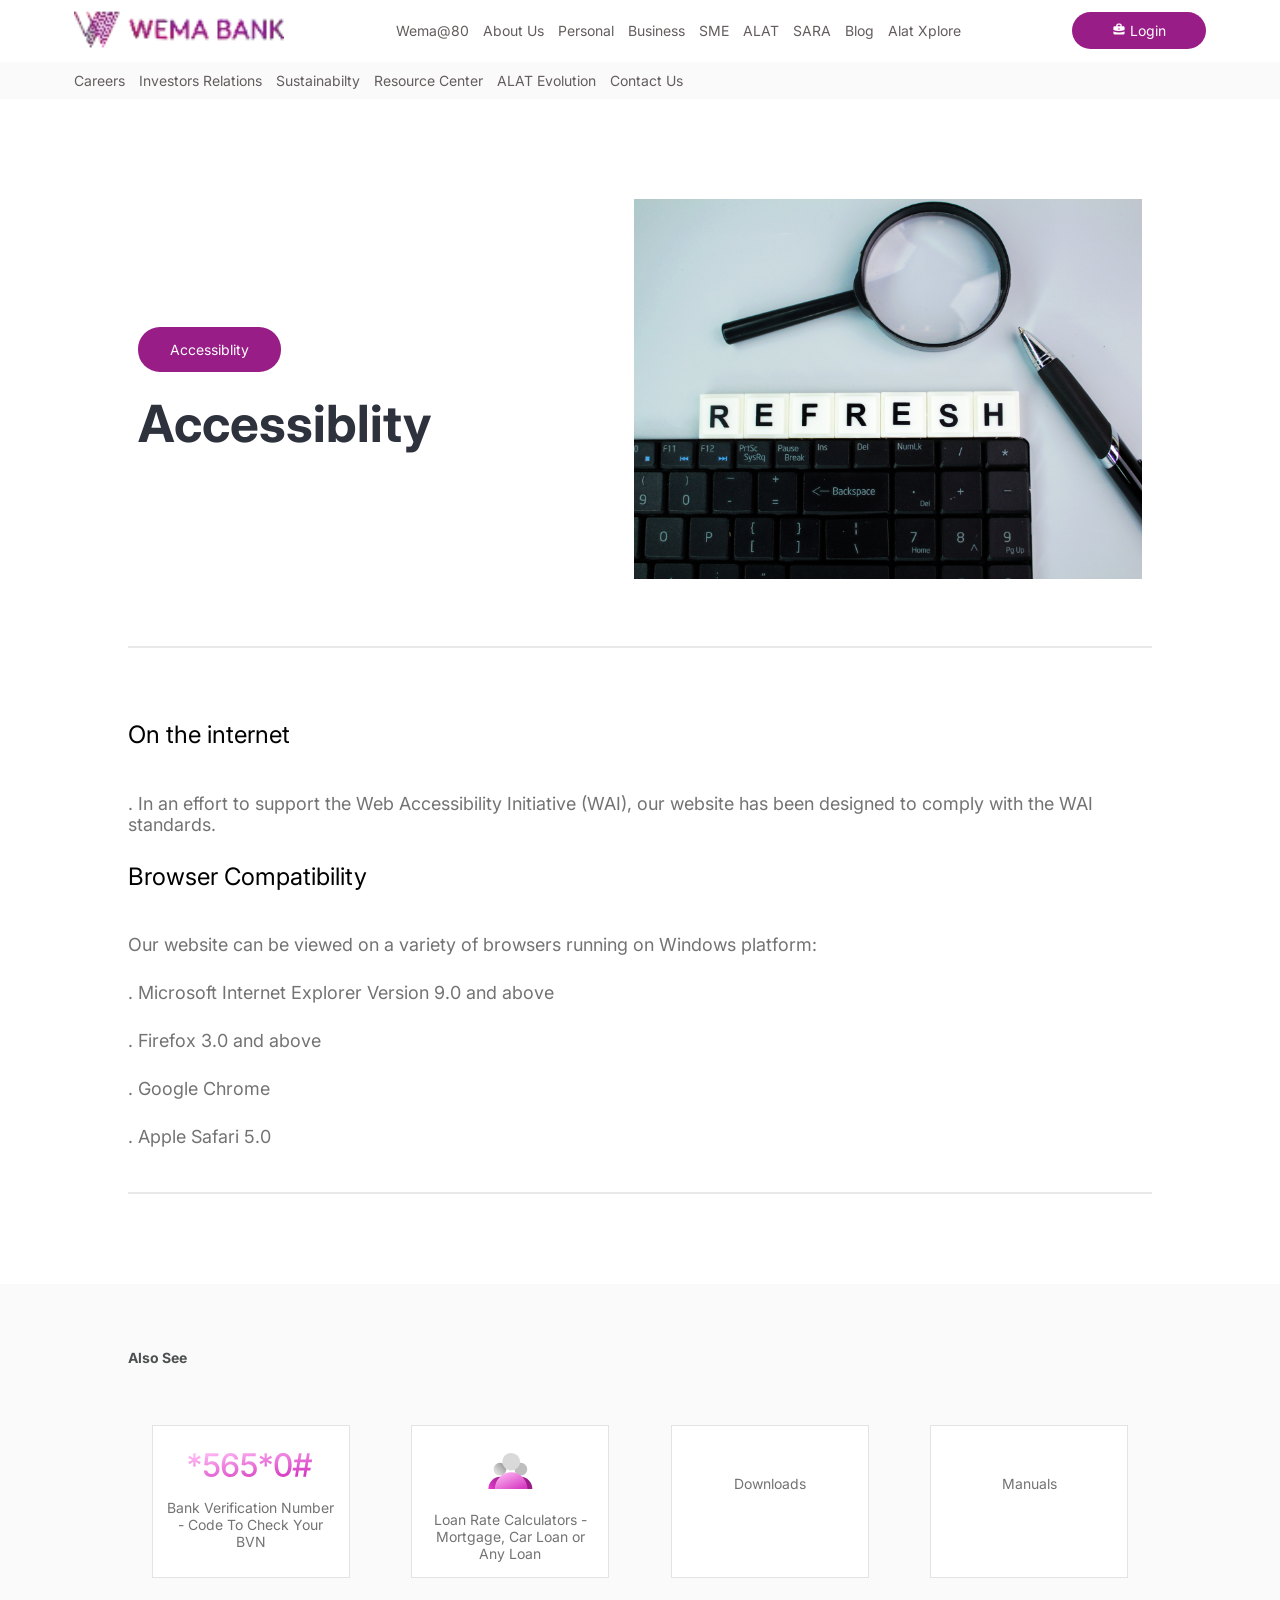
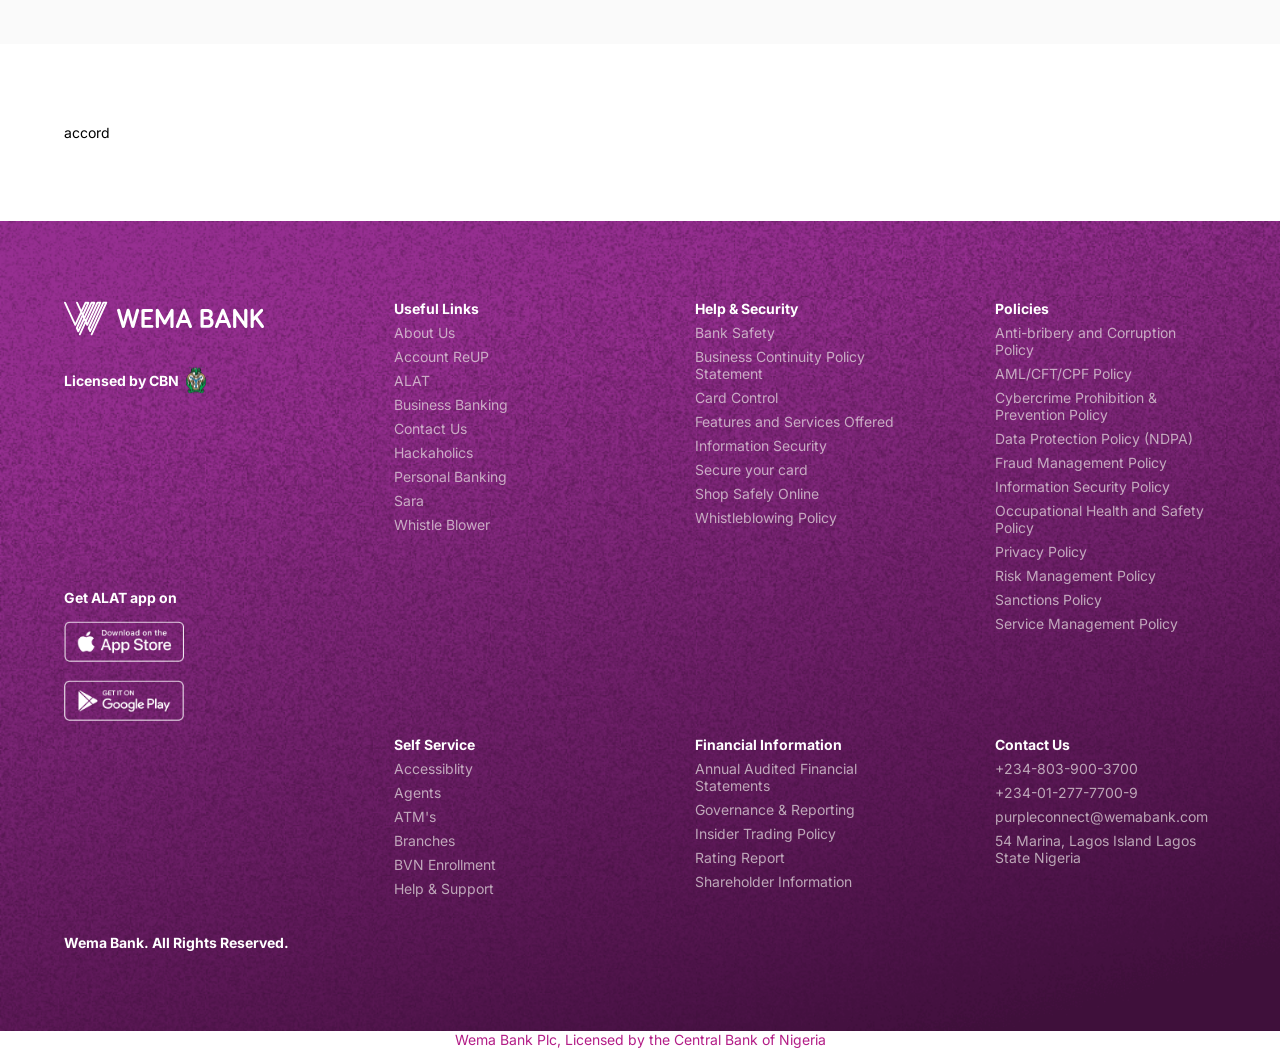
==== otherhtml/access.html @ 718ab144 "still working" ====
<!DOCTYPE html>
<html lang="en">

<head>
  <meta charset="UTF-8">
  <meta name="viewport" content="width=device-width, initial-scale=1.0">
  <title>Wema @80</title>
  <link rel="preconnect" href="https://fonts.googleapis.com">
  <link rel="preconnect" href="https://fonts.gstatic.com" crossorigin>
  <link
    href="https://fonts.googleapis.com/css2?family=Inter:ital,opsz,wght@0,14..32,100..900;1,14..32,100..900&display=swap"
    rel="stylesheet">
  <link rel="stylesheet" href="https://cdnjs.cloudflare.com/ajax/libs/font-awesome/7.0.1/css/all.min.css"
    integrity="sha512-2SwdPD6INVrV/lHTZbO2nodKhrnDdJK9/kg2XD1r9uGqPo1cUbujc+IYdlYdEErWNu69gVcYgdxlmVmzTWnetw=="
    crossorigin="anonymous" referrerpolicy="no-referrer" />
  <link rel="stylesheet" href="../othercss/access.css">
</head>

<body>
  <header class="contain">
    <nav>
      <a href="../index.html">
        <img src="../images/wemalogo-removebg-preview.png" alt="" class="logo">
      </a>
      <ul class="menu-list">
        <li><a href="./wema80.html" class="nav-link">Wema@80</a></li>
        <li><a href="./about.html" class="nav-link">About Us</a></li>
        <li><a href="./personal.html" class="nav-link">Personal</a></li>
        <li><a href="./business.html" class="nav-link">Business</a></li>
        <li><a href="" class="nav-link">SME</a></li>
        <li><a href="" class="nav-link">ALAT</a></li>
        <li><a href="" class="nav-link">SARA</a></li>
        <li><a href="" class="nav-link">Blog</a></li>
        <li><a href="" class="nav-link">Alat Xplore</a></li>
      </ul>
      <div class="nav-button">
        <button class="signup-button">
          <svg stroke="currentColor" fill="white" stroke-width="0" viewBox="0 0 20 20" aria-hidden="true" height="1em"
            width="1em" xmlns="http://www.w3.org/2000/svg">
            <path fill-rule="evenodd"
              d="M6 6V5a3 3 0 013-3h2a3 3 0 013 3v1h2a2 2 0 012 2v3.57A22.952 22.952 0 0110 13a22.95 22.95 0 01-8-1.43V8a2 2 0 012-2h2zm2-1a1 1 0 011-1h2a1 1 0 011 1v1H8V5zm1 5a1 1 0 011-1h.01a1 1 0 110 2H10a1 1 0 01-1-1z"
              clip-rule="evenodd"></path>
            <path
              d="M2 13.692V16a2 2 0 002 2h12a2 2 0 002-2v-2.308A24.974 24.974 0 0110 15c-2.796 0-5.487-.46-8-1.308z">
            </path>
          </svg>
          <a href="">Online Banking Login</a>
        </button>

        <button class="sign-button">
          <svg stroke="currentColor" fill="white" stroke-width="0" viewBox="0 0 20 20" aria-hidden="true" height="1em"
            width="1em" xmlns="http://www.w3.org/2000/svg">
            <path fill-rule="evenodd"
              d="M6 6V5a3 3 0 013-3h2a3 3 0 013 3v1h2a2 2 0 012 2v3.57A22.952 22.952 0 0110 13a22.95 22.95 0 01-8-1.43V8a2 2 0 012-2h2zm2-1a1 1 0 011-1h2a1 1 0 011 1v1H8V5zm1 5a1 1 0 011-1h.01a1 1 0 110 2H10a1 1 0 01-1-1z"
              clip-rule="evenodd"></path>
            <path
              d="M2 13.692V16a2 2 0 002 2h12a2 2 0 002-2v-2.308A24.974 24.974 0 0110 15c-2.796 0-5.487-.46-8-1.308z">
            </path>
          </svg>
          <a href="">Login</a>
        </button>
        <div class="search">
          <svg stroke="currentColor" fill="currentColor" stroke-width="0" viewBox="0 0 256 256" class="h-6 w-6"
            color="#4D5051" aria-hidden="true" height="1em" width="1em" xmlns="http://www.w3.org/2000/svg"
            style="color: rgb(77, 80, 81);">
            <path
              d="M232.49,215.51,185,168a92.12,92.12,0,1,0-17,17l47.53,47.54a12,12,0,0,0,17-17ZM44,112a68,68,0,1,1,68,68A68.07,68.07,0,0,1,44,112Z">
            </path>
          </svg>
        </div>
        <i class="fa-solid fa-bars header-bar"></i>
      </div>
    </nav>
  </header>

  <section class="hero-sec">
    <div class="contain">
      <ul class="hero-list">


        <li class="dropdown">
          <a href="" class="hero-link">Careers</a>
          <ul class="drop-menu">
            <li><a href="#">Why Join Wema Bank</a></li>
            <li><a href="#">Our Recruitment Process</a></li>
            <li><a href="#">Career Opportunities</a></li>
            <li><a href="#">Purple Academy</a></li>
          </ul>
        </li>

        <li class="dropdown">
          <a href="" class="hero-link">Investors Relations</a>
          <ul class="drop-menuone">
            <li><a href="#">Annual General Meeting</a></li>
            <li><a href="#">Corporate Governance</a></li>
            <li><a href="#">Financial Information</a></li>
            <li><a href="#">Rating Report</a></li>
            <li><a href="#">Shareholder Information</a></li>
            <li><a href="#">Events & Presentation</a></li>
          </ul>
        </li>

        <li class="dropdown">
          <a href="" class="hero-link">Sustainabilty</a>
          <ul class="drop-menutwo">
            <li><a href="#">Corporate Social Investment</a></li>
            <li><a href="#">Employee Engagement & Development</a></li>
            <li><a href="#">Environmental Footprint</a></li>
            <li><a href="#">Partnerships</a></li>
            <li><a href="#">Governance and reporting</a></li>
            <li> <a href="#">Gallery</a></li>
          </ul>
        </li>

        <li class="dropdown">
          <a href="" class="hero-link">Resource Center</a>
          <ul class="drop-menuthree">
            <li> <a href="#">Bank Verification Number - Code To Check Your BVN</a></li>
            <li> <a href="#">Loan Rate Calculators - Mortgage, Car Loan or Any Loan</a></li>
            <li> <a href="#">Downloads</a></li>
            <li> <a href="#">Manuals</a></li>
            <li> <a href="#">Videos</a></li>
            <li> <a href="#">FAQ</a></li>
          </ul>
        </li>

        <li>
          <a href="" class="hero-link">ALAT Evolution</a>
        </li>

        <li>
          <a href="" class="hero-link">Contact Us</a>
        </li>



      </ul>
    </div>
  </section>

  <section class="access-sect">
    <div class="access">
      <div class="access-text">
        <span class="badge">Accessiblity</span>
        <h1>Accessiblity</h1>
      </div>
      <div class="access-img">
        <img src="../images/access.png" alt="" style="width: 100%;height: 50%;">
      </div>
    </div>
  </section>

  <section class="access-note">
    <div class="note">
      <h4>On the internet</h4>
      <p>. In an effort to support the Web Accessibility Initiative (WAI), our website has been designed to comply with
        the WAI standards.</p>
      <h4>Browser Compatibility</h4>
      <p>Our website can be viewed on a variety of browsers running on Windows platform:</p>
      <p>. Microsoft Internet Explorer Version 9.0 and above</p>
      <p>. Firefox 3.0 and above</p>
      <p>. Google Chrome</p>
      <p>. Apple Safari 5.0</p>
    </div>
  </section>

  <section class="access-card">
    <div class="text">
        <h4>Also See</h4>
      </div>
    <div class="card-sect">
      <div class="cards">
        <!-- card 1  -->
        <div class="card">
          <img src="../images/day.svg" alt="">
          <p>Bank Verification Number - Code To Check Your BVN</p>
        </div>
        <!-- card 2  -->
        <div class="card">
          <img src="../images/cara.svg" alt="">
          <p>Loan Rate Calculators - Mortgage, Car Loan or Any Loan</p>
        </div>
        <!-- card 3  -->
        <div class="card">
          <img src="../images/down.svg" alt="">
          <p>Downloads</p>
        </div>
        <!-- card 4  -->
        <div class="card">
          <img src="../images/man.svg" alt="">
          <p>Manuals</p>
        </div>
      </div>
    </div>
  </section>

   <section class="accord">
    <div class="contain">
      <details class="accordion">
        <summary>Quick Links</summary>
        <p>Bank Verification Number - Code To Check Your BVN</p>
        <p>Loan Rate Calculators - Mortgage, Car Loan or Any Loan</p>
        <p>Downloads</p>
        <p>Manuals</p>
      </details>accord
    </div>
  </section>


</body>
<footer class="foot">
  <div class=" contain">
    <div class="footer-layout">
      <div class="footer-left">
        <img src="../images/footlogo.svg" alt="" style="width: 200px;" class="f-logo">
        <div class="license">
          <h6>Licensed by CBN</h6>
          <img src="../images/CBN.svg" alt="" style="width: 20px;">
        </div>
        <div class="social">
          <a href="#"><i class="fa-brands fa-facebook" style="font-size: 16px;"></i></a>
          <a href="#"> <i class="fa-brands fa-x-twitter" style="font-size: 20px;"></i></a>
          <a href="#"><i class="fa-brands fa-instagram" style="font-size: 20px;"></i></a>
          <a href="#"> <i class="fa-brands fa-linkedin" style="font-size: 20px;"></i></a>
        </div>
        <div class="app">
          <h6>Get ALAT app on</h6>
          <a href="#"><img src="../images/appstore.png" alt="" style="width: 120px;">
          </a>
          <a href="#"><img src="../images/playstore.png" alt="" style="width: 120px;"></a>
        </div>

        <!-- reserved  -->
        <div class="right">
          <h6>Wema Bank. All Rights Reserved.</h6>
        </div>
      </div>

      <!-- footer right  -->
      <div class="footer-right">
        <!-- useful links  -->
        <div class="footer-box">
          <h6>Useful Links</h6>
          <a href="#">About Us</a>
          <a href="#">Account ReUP</a>
          <a href="#">ALAT</a>
          <a href="#">Business Banking</a>
          <a href="#">Contact Us</a>
          <a href="#">Hackaholics</a>
          <a href="#">Personal Banking</a>
          <a href="#">Sara</a>
          <a href="#">Whistle Blower</a>
        </div>

        <!-- help security  -->
        <div class="footer-box">
          <h6>Help & Security</h6>
          <a href="#">Bank Safety</a>
          <a href="#">Business Continuity Policy Statement</a>
          <a href="../otherhtml/cardcontrol.html">Card Control</a>
          <a href="#">Features and Services Offered</a>
          <a href="#">Information Security</a>
          <a href="#">Secure your card</a>
          <a href="#">Shop Safely Online</a>
          <a href="#">Whistleblowing Policy</a>
        </div>

        <!-- policy  -->
        <div class="footer-box">
          <h6>Policies</h6>
          <a href="#">Anti-bribery and Corruption Policy</a>
          <a href="#">AML/CFT/CPF Policy</a>
          <a href="#">Cybercrime Prohibition & Prevention Policy</a>
          <a href="#">Data Protection Policy (NDPA)</a>
          <a href="#">Fraud Management Policy</a>
          <a href="#">Information Security Policy</a>
          <a href="#">Occupational Health and Safety Policy</a>
          <a href="../otherhtml/privacypolicy.html">Privacy Policy</a>
          <a href="#">Risk Management Policy</a>
          <a href="#">Sanctions Policy</a>
          <a href="">Service Management Policy</a>
        </div>

        <div class="footer-box">
          <h6>Self Service</h6>
          <a href="#">Accessiblity</a>
          <a href="#">Agents</a>
          <a href="#">ATM's</a>
          <a href="#">Branches</a>
          <a href="#">BVN Enrollment</a>
          <a href="#">Help & Support</a>
        </div>

        <!-- financial information  -->
        <div class="footer-box">
          <h6>Financial Information</h6>
          <a href="#">Annual Audited Financial Statements</a>
          <a href="../otherhtml/govern.html">Governance & Reporting</a>
          <a href="#">Insider Trading Policy</a>
          <a href="#">Rating Report</a>
          <a href="#">Shareholder Information</a>
        </div>

        <!-- contact  -->
        <div class="footer-box">
          <h6>Contact Us</h6>
          <span>+234-803-900-3700</span>
          <span>+234-01-277-7700-9</span>
          <span>purpleconnect@wemabank.com</span>
          <span>54 Marina, Lagos Island Lagos State Nigeria</span>
        </div>
      </div>
    </div>

    <div class=" mobil-only foot-under">
      <div class="line"></div>
      <div class="right-under">
        <h6>@Wema Bank. All Rights Reserved.</h6>
      </div>
      <div class="social-under">
        <a href="#"><i class="fa-brands fa-facebook under-face" style="font-size: 16px;"></i></a>
        <a href="#"> <i class="fa-brands fa-x-twitter under-tweet" style="font-size: 20px;"></i></a>
        <a href="#"><i class="fa-brands fa-instagram under-ins" style="font-size: 20px;"></i></a>
        <a href="#"> <i class="fa-brands fa-linkedin under-link" style="font-size: 20px;"></i></a>
      </div>
    </div>
</footer>
<section class="contain">
  <div class="under">
    <p>Wema Bank Plc, Licensed by the Central Bank of Nigeria</p>
  </div>
</section>

</html>
---- othercss/access.css ----
* {
    margin: 0;
    padding: 0;
    box-sizing: border-box;
    text-decoration: none;
    list-style-type: none;
    font-family: "Inter", sans-serif;
    font-size: 14px;
}

header {
    background-color: white;
    width: 100%;
    margin: auto;
}

.contain {
    width: 90%;
    max-width: 1200px;
    margin: auto;
}

.img {
    max-width: 100%;
    height: auto;
}

nav {
    margin: auto;
    display: flex;
    align-items: center;
    justify-content: space-between;
    padding: 10px;
}

.menu-list {
    display: flex;
    gap: 1em;
    align-items: center;
    margin: auto;
}

.nav-link {
    color: #645d5d;
    text-decoration: none;
}

.nav-link:hover {
    color: #981d87;
    text-decoration: underline;
    text-decoration-thickness: 2px;
    text-underline-offset: 5px;
}

.logo {
    width: 210px;
    color: #981d87;
}

.signup-button {
    background: #981d87;
    padding: 10px 20px;
    border-radius: 50px;
    border: none;
    margin: left 80px;
}

.signup-button a {
    color: white;
    text-decoration: none;
}

.sign-button {
    background: #981d87;
    padding: 10px 40px;
    border-radius: 50px;
    border: none;
    margin: left 80px;
}

.sign-button a {
    color: white;
    text-decoration: none;
}

.sign-button {
    display: none;
}

.search {
    display: none;
}

.header-bar {
    color: #645d5d;
    display: none;
}

/* header media query  */
@media(max-width: 1297px) {
    .signup-button {
        display: none;
    }

    .sign-button {
        display: block;
    }

    .contain {
        width: 100%;
    }
}

@media(max-width: 1211px) {
    nav {
        justify-content: space-evenly;
    }

    .logo {
        width: 180px;
    }

    .sign-button {
        padding: 10px 30px;
    }
}

@media(max-width:1097px) {
    nav {
        width: 100%;
    }

    .logo {
        width: 150px;
    }

    .sign-button {
        padding: 6px 20px;
    }
}

@media(max-width:1024px) {
    nav {
        display: flex;
        justify-content: space-around;
    }

    .nav-button {
        display: flex;
        gap: 1em;
        align-items: center;
    }

    .contain {
        width: 100%;
    }

    .menu-list {
        display: none;
    }

    .search {
        display: block;
    }

    .header-bar {
        display: block;
    }
}

@media(max-width: 878px) {
    .sign-button {
        padding: 6px 10px;
    }
}

@media(max-width:370px) {
    .sign-button {
        display: none;
    }
}
/* hero section  */
.hero-sec {
    width: 100%;
    background: #FAFAFA;
    display: flex;
}

.hero-list {
    width: 100%;
    margin: auto;
    display: flex;
    align-items: center;
    gap: 0.8em;
    padding: 10px;
}

.hero-link {
    color: #645d5d;
    text-decoration: none;
}

.hero-list li {
    position: relative;
}

.drop-menu {
    position: absolute;
    top: 100%;
    left: 0;
    background: white;
    list-style: none;
    padding: 10px 0;
    display: none;
}

.dropdown:hover .drop-menu {
    display: block;
}

.drop-menu li {
    padding: 10px 20px;
}

.drop-menu li:hover {
    background: black;
}

.hero-link:hover {
    color: #981d87;
}

.hero-link:hover {
    color: #981d87;
    text-decoration: underline;
    text-decoration-thickness: 2px;
    text-underline-offset: 5px;
}

/* hero section media query  */
@media(max-width:1024px) {
    .hero-list {
        display: none;
    }
}

/* hero section  */
.hero-sec {
    width: 100%;
    background: #FAFAFA;
    display: flex;
}

.hero-list {
    width: 100%;
    margin: auto;
    display: flex;
    align-items: center;
    gap: 1em;
    padding: 10px;
}

.hero-link {
    color: #645d5d;
    text-decoration: none;
}

.hero-list li {
    position: relative;
}

.drop-menu {
    position: absolute;
    top: 100%;
    left: 0;
    background: white;
    list-style: none;
    padding: 10px 0;
    display: none;
}
.dropdown:hover .drop-menu {
    display: block;
}

.drop-menu li {
    padding: 10px 20px;
}

.drop-menu li:hover {
    background: black;
}

.hero-link:hover {
    color: #981d87;
}

.hero-link:hover {
    color: #981d87;
    text-decoration: underline;
    text-decoration-thickness: 2px;
    text-underline-offset: 5px;
}
.dropdown{
    position: relative;
}
.drop-menu{
    display: none;
    position: absolute;
    top: 100%;
    left: 0;
    background: white;
    width: 210px;
    height: 32vh;
    list-style: none;
    z-index: 999;
    margin-top: 10px;
}
.dropdown:hover .drop-menu{
    display: block;
}
.drop-menu li{
    margin-bottom: 20px;
}
.drop-menu a{
    text-decoration: none;
    color: black;
    font-size: 14px;
    font-weight: 600;
}
.drop-menuone{
    display: none;
    position: absolute;
    top: 100%;
    left: 0;
    background: white;
    width: 220px;
    height: 250px;
    list-style: none;
    z-index: 999;
    margin-top: 10px;
}.dropdown:hover .drop-menuone{
    display: block;
}
.drop-menuone li{
    margin-bottom: 20px;
    margin-left: 15px;
}
.drop-menuone a{
    text-decoration: none;
    color: black;
    font-size: 14px;
    font-weight: 600;
}
.drop-menutwo{
    display: none;
    position: absolute;
    top: 100%;
    left: 0;
    background: white;
    width: 270px;
    height: 270px;
    list-style: none;
    z-index: 999;
    margin-top: 10px;
}.dropdown:hover .drop-menutwo{
    display: block;
}
.drop-menutwo li{
    margin-bottom: 20px;
    margin-left: 15px;
}
.drop-menutwo a{
    text-decoration: none;
    color: black;
    font-size: 14px;
    font-weight: 600;
}

.drop-menuthree{
    display: none;
    position: absolute;
    top: 100%;
    left: 0;
    background: white;
    width: 420px;
    height: 240px;
    list-style: none;
    z-index: 999;
    margin-top: 10px;
}
.dropdown:hover .drop-menuthree{
    display: block;
}
.drop-menuthree li{
    margin-bottom: 20px;
    margin-left: 15px;
}
.drop-menuthree a{
    text-decoration: none;
    color: black;
    font-size: 14px;
    font-weight: 600;
}

/* hero section media query  */
@media(max-width:1024px) {
    .hero-list {
        display: none;
    }
}

/* access section  */
.access {
    display: flex;
    justify-content: center;
    align-items: center;
    padding: 100px 10px;
    gap: 10vh;
    width: 80%;
    margin: auto;
}

.access-text {
    width: 200%;
    font-size: 14px;
    font-weight: 400;
}

.badge {
    display: inline-block;
    background: #981d87;
    color: white;
    padding: 14px 32px;
    border-radius: 22px;
    border-bottom: 30px;
    margin-bottom: 20px;
}

.access-text h1 {
    font-size: 51.2px;
    font-weight: 600;
    font-weight: bold;
    color: #2E323D;
}
.access-img {
    width: 250%;
    height: 260%;
}
.access-sect::after{
    content: "";
    display: block;
    width: 80%;
    margin: auto;
    height: 2px;
    background: #E9E9E9;
    margin-top: -4vh;
}
@media(max-width:1025px){
    .access{
        flex-direction: column;
        text-align: left;
        gap: 2em;
        margin: auto;
    }
    .access-text{
        width: auto;
    }
    .access-img{
        width: 120%;
    }
}

/* access note  */
.access-note{
    width: 100%;
    margin: auto;
    display: flex;
    align-items: center;
}
.note{
    width: 80%;
    margin: auto;
    margin-top: 8vh;
}
.note h4{
    font-size: 24px;
    font-weight: 400;
    margin-bottom: 1.8em;
}
.note p{
    font-size: 18px;
    font-weight: 400;
    color: #737373;
    margin-bottom: 1.5em;
}
.note::after{
    content: "";
    display: block;
    width: 100%;
    margin: auto;
    height: 2px;
    background: #E9E9E9;
    margin-top: 5vh;
}

/* access card section  */
.access-card{
    width: 100%;
    height: 40vh;
    margin: auto;
    background: #FAFAFA;
    margin-top: 10vh;
    display: flex;
    flex-direction: column;
}
.card-sect{
    width: 80%;
    margin: auto;
    display: flex;
    justify-content: space-between;
    position: relative;
    align-items: center;
    gap: 1em;
    width: 80%;
    margin: auto;
}
.text{
    width: 80%;
    margin: auto;
    font-size: 18px;
    font-weight: 500;
    color: #4D5051;
}
.cards{
    display: grid;
    grid-template-columns: repeat(4, 1fr);
    gap: 1em;
    margin-top: -8vh;
}
.card{
    background: #ffffff;
    width: 80%;
    width: 40vh;
    height: 17vh;
    margin: auto;
    text-align: center;
    border: 1px solid #e3e3e3;
    text-align: center;
}
.card img{
    margin-top: 3vh;
}
.card p{
    margin-top: 1vh;
    color: #737373;
    padding: 10px;
}
.card:hover {
    transform: translateY(-12px);
    transition: 0.1s;
    box-shadow: 0 0 0 1px 1px #e5e5e5;
}
.accord {
    padding: 80px 0;
}

.accordion {
    background: white;
    border: 1px solid #ccc;
    overflow: hidden;
    display: none;
}
.accordion summary {
    padding: 20px;
    font-size: 14px;
    cursor: pointer;
    list-style-type: none;
}

.accordion summary::-webkit-details-marker {
    display: none;
}

.accordion p {
    padding: 0 20px 20px;
    display: flex;
    align-items: center;
    color: #a7a2a2e1;
}

@media(max-width: 1895px){
    .card{
        width: 100%;
    }
}
@media(max-width: 1280px){
    .cards{
        width: 100%;
    }
    .card{
        width: 22vh;
        margin: auto;
    }
}
@media(max-width: 1100px){
    .cards{
        width: 100%;
        margin: auto;
    }
    .card{
        width: 20vh;
        margin: auto;
    }
}
@media(max-width: 1024px){
     .access-card {
        display: none;
    }

    .accordion {
        display: block;
    }
}



/* footer section  */
.foot {
    width: 100%;
    height: 90vh;
    background-image: url('../images/footerimage.png');
    background-size: cover;
    background-repeat: no-repeat;
    display: flex;
    align-items: center;
}

.contain {
    width: 90%;
    max-width: 1200px;
    margin: auto;
}

.footer-layout {
    display: flex;
    gap: 80px;
}

.footer-left {
    width: 250px;
    display: flex;
    flex-direction: column;
    gap: 30px;
}

.f-logo {
    width: 190px;
}

.fa-facebook {
    color: white;
    background: #981d87;
}

.fa-x-twitter {
    color: white;
    background: #981d87;
}

.fa-instagram {
    color: white;
    background: #981d87;
}

.fa-linkedin {
    color: white;
    background: #981d87;
}

.license {
    display: flex;
    gap: 0.5em;
    color: white;
    align-items: center;
}

.social {
    display: flex;
    gap: 10px;
    color: white;
}

.app {
    display: flex;
    flex-direction: column;
    gap: 15px;
    margin-top: 15vh;
}

.app h6 {
    color: white;
    font-size: 14px;
}

.right {
    color: white;
    margin-top: 20vh;
    font-size: 14px;
}

.footer-right {
    flex: 1;
    display: grid;
    grid-template-columns: repeat(3, 1fr);
    gap: 50px 80px;
}

.footer-box {
    display: flex;
    flex-direction: column;
    gap: 7px;
}

.footer-box h6 {
    color: white;
}

.footer-box a {
    color: #ece6e6b1;
    text-decoration: none;
    font-size: 14px;
}

.footer-box span {
    color: #ece6e6b1;
    text-decoration: none;
    font-size: 14px;
}

.footer-box a:hover {
    color: #EC49DE;
}

.under {
    display: flex;
    align-items: center;
    justify-content: center;
    width: 80%;
    /* height: 4vh; */
    margin: auto;
    color: #B31D87;
}

.foot-under {
    width: 80%;
    margin: auto;
    display: flex;
    flex-direction: column;
    align-items: center;
    margin-top: 4vh;
    gap: 1em;
}

.line {
    width: 100%;
    border: 1px solid #ece6e6b1;
}

.right-under {
    color: white;
}

.social-under {
    display: flex;
    gap: 20px;
    color: white;
    font-size: 20px;
}

.under-face {
    color: white;
    background: #54164F;
}

.under-tweet {
    color: white;
    background: #54164F;
}

.under-ins {
    color: white;
    background: #54164F;
}

.under-link {
    color: white;
    background: #54164F;
}

.mobil-only {
    display: none;
}

/* footer media query  */
@media(max-width:881px) {
    .footer-right {
        gap: 5px 10px;
    }
}

@media(max-width:729px) {
    .foot {
        height: 140vh;
    }

    .footer-layout {
        width: 80%;
        margin: auto;
        display: block;
        flex-direction: column;
        align-items: center;
    }

    .footer-left {
        width: 100%;
    }

    .footer-right {
        grid-template-columns: 1fr 1fr;
        gap: 1em;
    }

    .app {
        margin-top: 1vh;
    }

    .social {
        display: none;
    }

    .right {
        display: none;
    }

    .mobil-only {
        display: block;
        width: 80%;
        margin: auto;
        display: flex;
        flex-direction: column;
        align-items: center;
        margin-top: 4vh;
        gap: 1em;
    }
}

@media(max-width: 521px) {
    .foot {
        height: 160vh;
    }
}

@media(max-width: 500px) {
    .foot {
        height: 180vh;
    }
}

@media(max-width: 456px) {
    .foot {
        height: 210vh;
    }
}

@media(max-width:365px) {
    .footer-layout {
        width: 60%;
        margin: auto;
        display: flex;
        flex-direction: column;
        align-items: center;
        justify-content: center;
    }
}
@media(max-width: 376px){
    .foot{
        height: 280vh;
    }
}
@media(max-width: 325px){
    .foot{
        height: 380vh;
    }
}
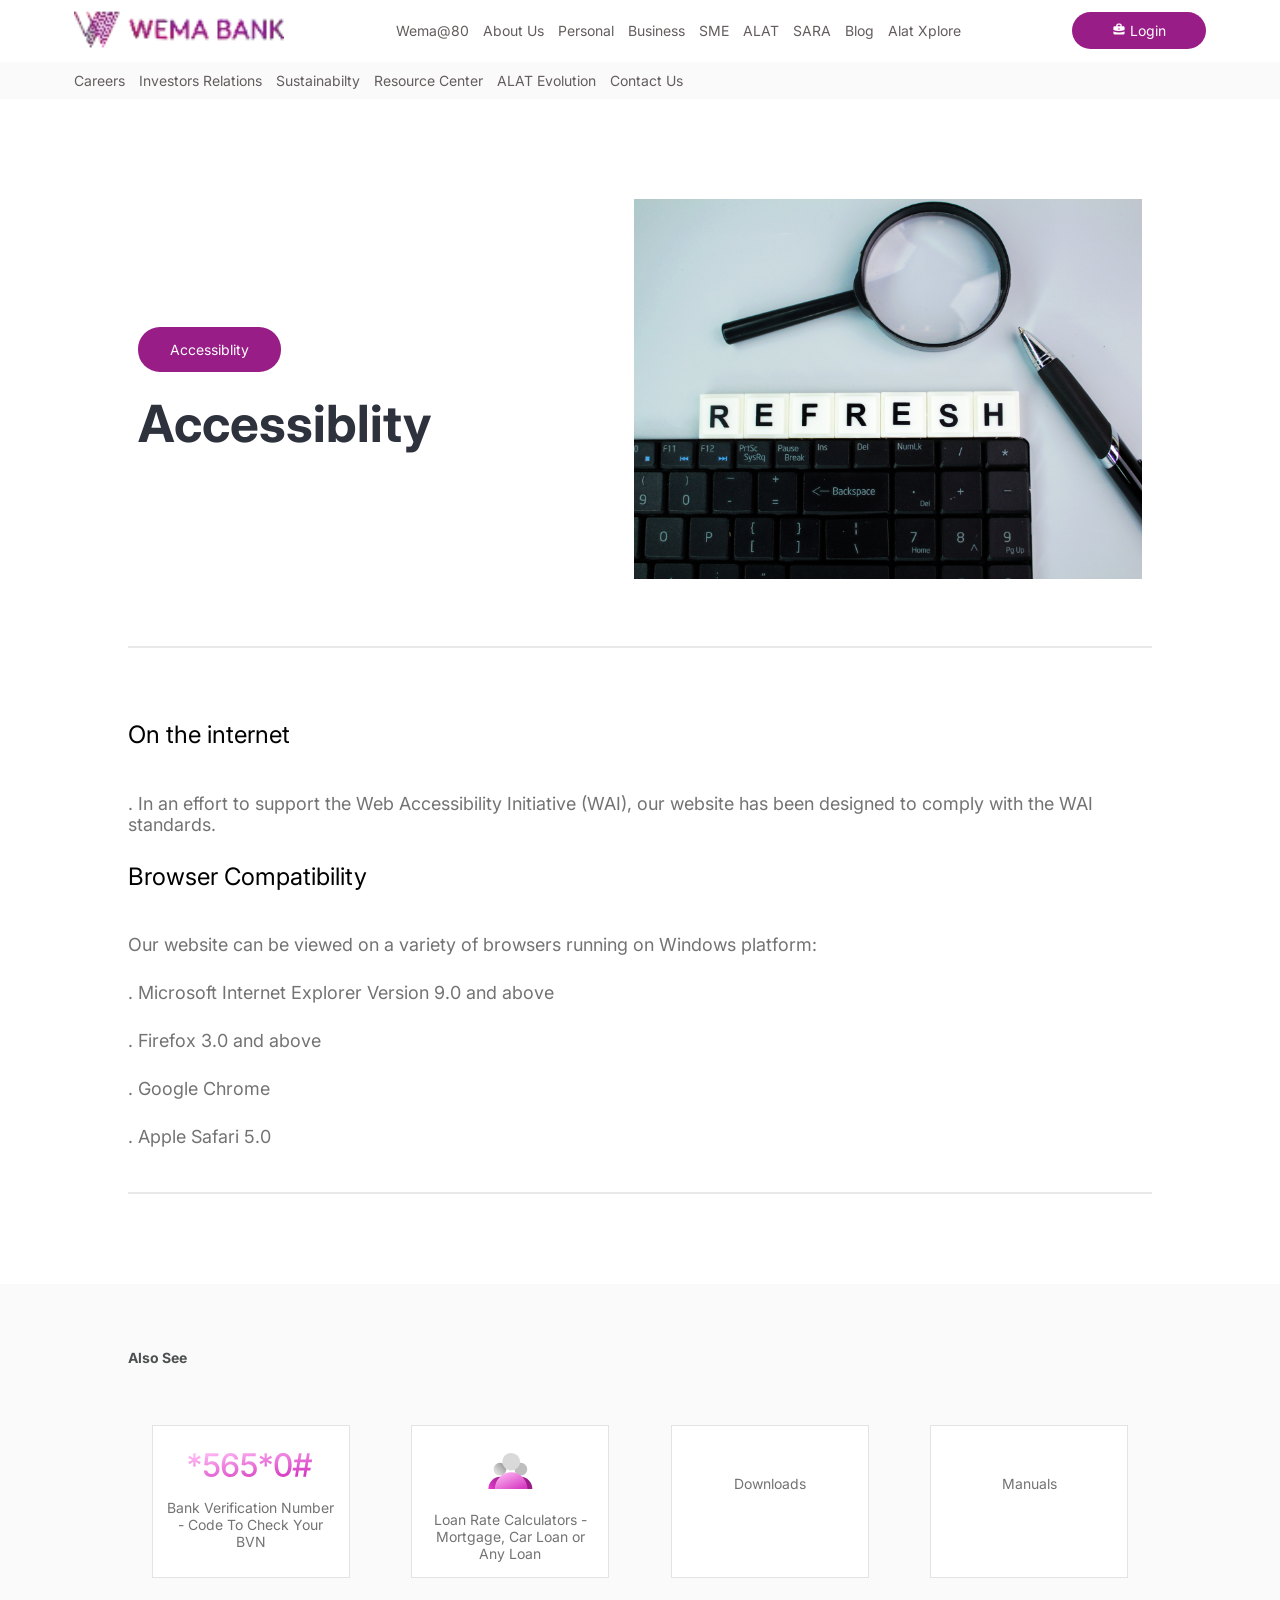
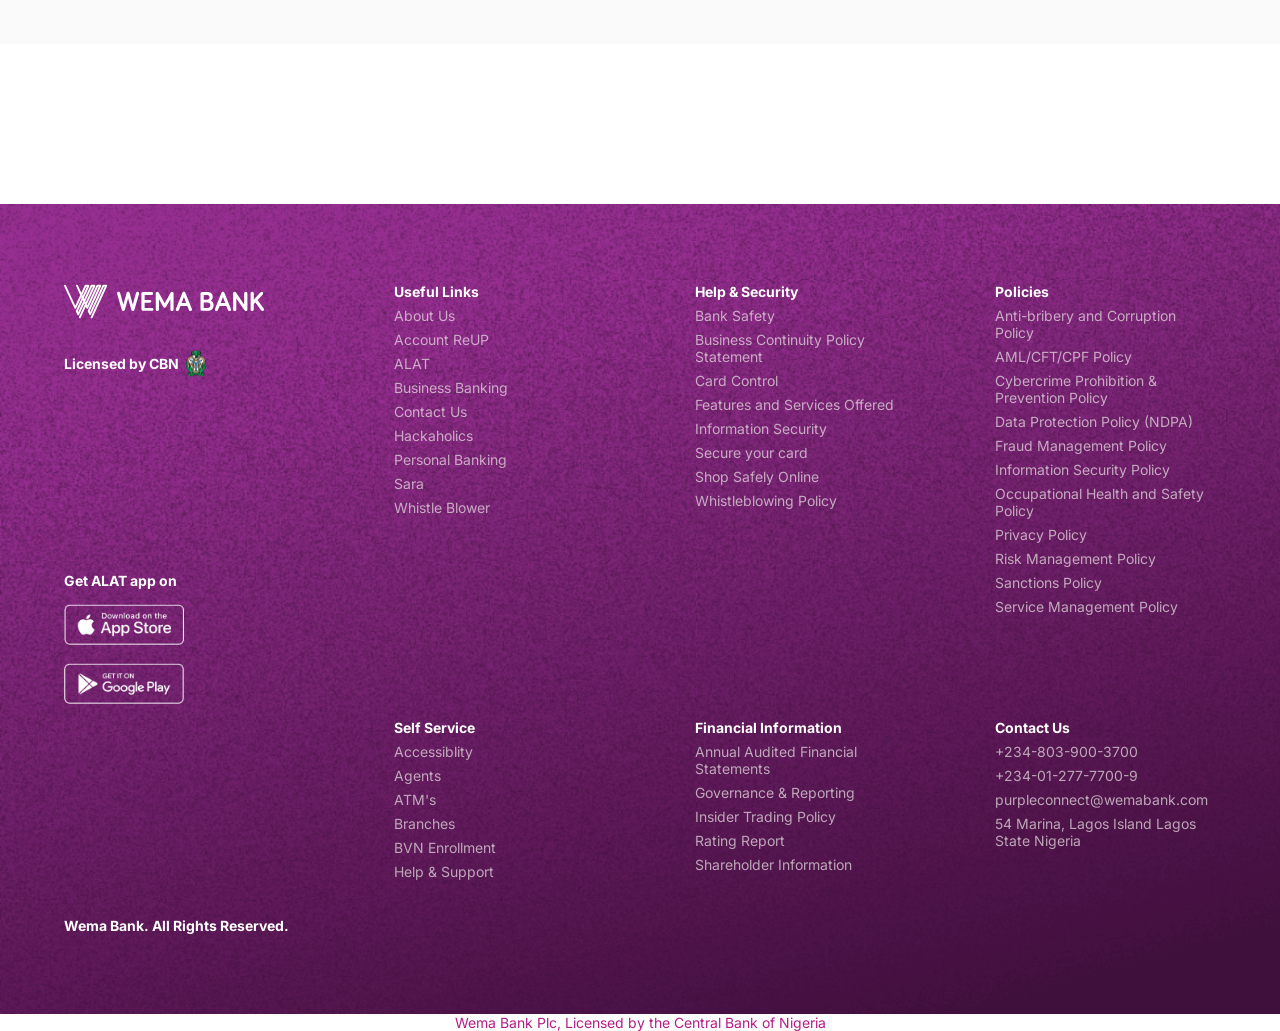
==== commit e71decdc: "bugs fixed" ====
--- a/otherhtml/access.html
+++ b/otherhtml/access.html
@@ -202,7 +202,7 @@
         <p>Loan Rate Calculators - Mortgage, Car Loan or Any Loan</p>
         <p>Downloads</p>
         <p>Manuals</p>
-      </details>accord
+      </details>
     </div>
   </section>
 
